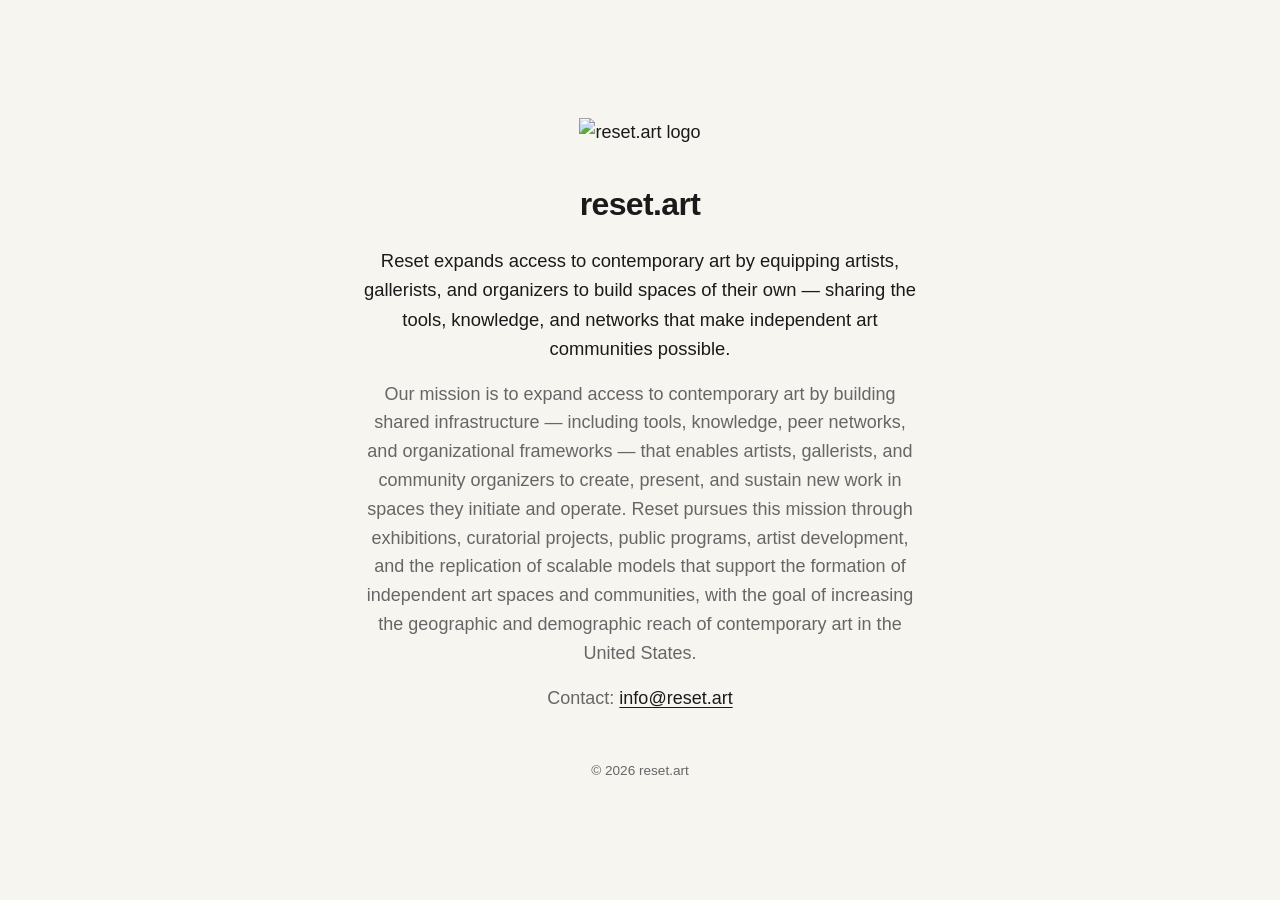
==== index.html @ 674cd717 "add index.html" ====
<!DOCTYPE html>
<html lang="en">
<head>
  <meta charset="utf-8">
  <meta name="viewport" content="width=device-width, initial-scale=1">
  <title>reset.art</title>
  <meta name="description" content="reset.art">
  <style>
    :root {
      --bg: #f7f5f0;
      --fg: #1a1a1a;
      --muted: #666;
      --accent: #1a1a1a;
    }
    @media (prefers-color-scheme: dark) {
      :root { --bg: #111; --fg: #f0ede5; --muted: #999; --accent: #f0ede5; }
    }
    * { box-sizing: border-box; }
    html, body { margin: 0; padding: 0; }
    body {
      background: var(--bg);
      color: var(--fg);
      font-family: -apple-system, BlinkMacSystemFont, "Segoe UI", Helvetica, Arial, sans-serif;
      font-size: 18px;
      line-height: 1.6;
      min-height: 100vh;
      display: flex;
      align-items: center;
      justify-content: center;
      padding: 2rem;
    }
    main {
      max-width: 560px;
      width: 100%;
      text-align: center;
    }
    .logo {
      max-width: 180px;
      height: auto;
      margin-bottom: 2rem;
    }
    h1 {
      font-size: 2rem;
      font-weight: 600;
      letter-spacing: -0.02em;
      margin: 0 0 1rem;
    }
    p { margin: 0 0 1rem; color: var(--muted); }
    p.lead { color: var(--fg); font-size: 1.15rem; }
    a { color: var(--accent); text-decoration: underline; text-underline-offset: 3px; }
    footer {
      margin-top: 3rem;
      font-size: 0.85rem;
      color: var(--muted);
    }
  </style>
</head>
<body>
  <main>
    <img class="logo" src="logo.png" alt="reset.art logo">

    <h1>reset.art</h1>

    <p class="lead">
       Reset expands access to contemporary art by equipping artists, gallerists, and organizers to build spaces of their own — sharing the tools, knowledge, and networks that make independent art communities possible.
    </p>

    <p>
   Our mission is to expand access to contemporary art by building shared infrastructure — including tools,
   knowledge, peer networks, and organizational frameworks — that enables artists, gallerists, and
  community organizers to create, present, and sustain new work in spaces they initiate and operate. Reset
   pursues this mission through exhibitions, curatorial projects, public programs, artist development, and
   the replication of scalable models that support the formation of independent art spaces and
  communities, with the goal of increasing the geographic and demographic reach of contemporary art in the
   United States.
    </p>

    <p>
      Contact: <a href="mailto:info@reset.art">info@reset.art</a>
    </p>

    <footer>
      &copy; 2026 reset.art
    </footer>
  </main>
</body>
</html>
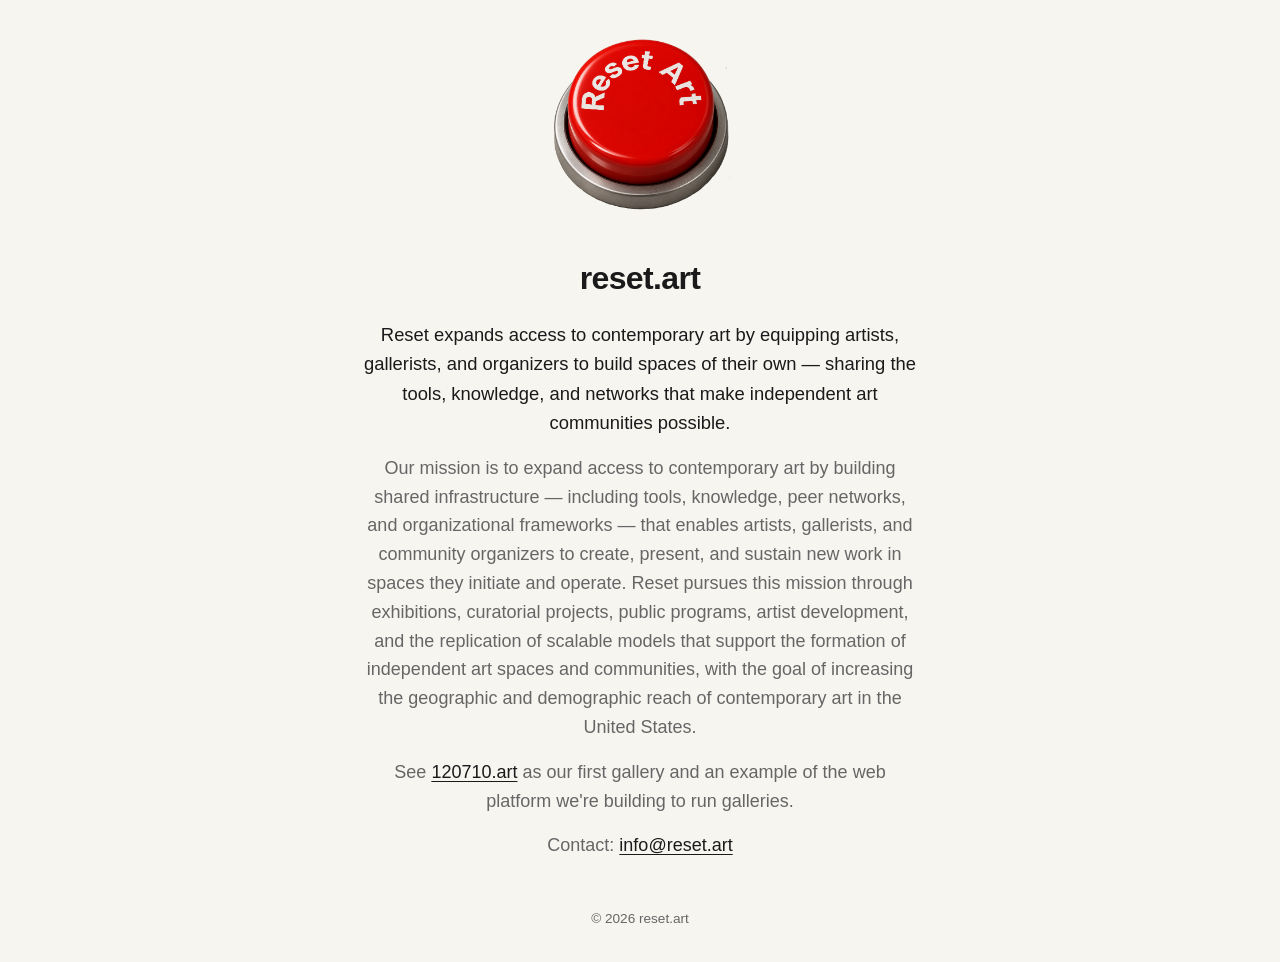
==== commit 529b11bb: "add ref to 120710" ====
--- a/index.html
+++ b/index.html
@@ -76,6 +76,10 @@
     </p>
 
     <p>
+      See <a href="https://www.120710.art">120710.art</a> as our first gallery and an example of the web platform we're building to run galleries.
+    </p>
+
+    <p>
       Contact: <a href="mailto:info@reset.art">info@reset.art</a>
     </p>
 
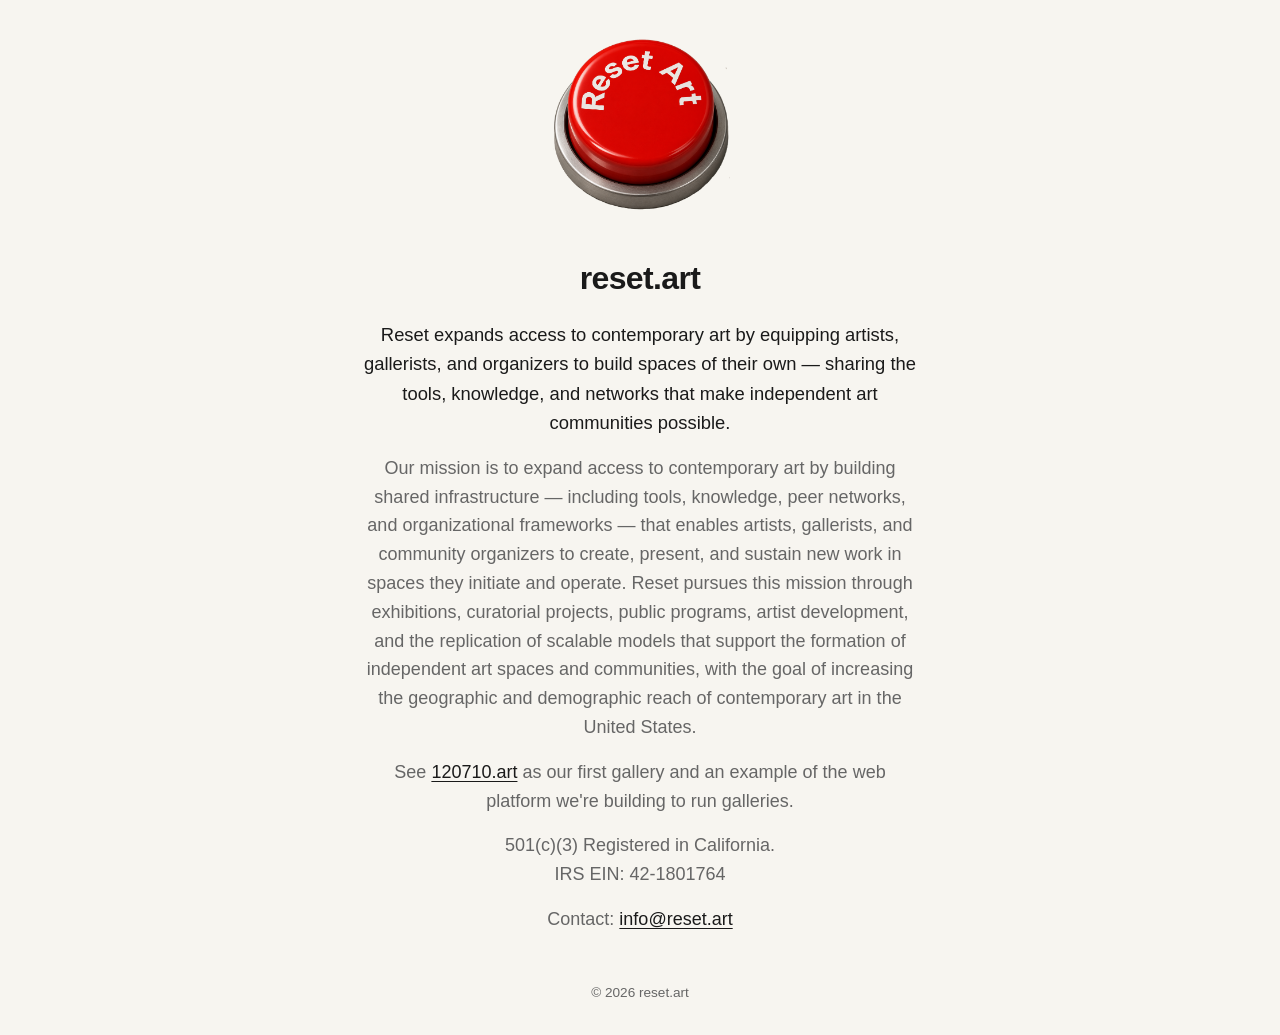
==== commit e5705d05: "add nonprofit info" ====
--- a/index.html
+++ b/index.html
@@ -80,6 +80,11 @@
     </p>
 
     <p>
+      501(c)(3) Registered in California.  <br>
+      IRS EIN: 42-1801764
+    </p>
+
+    <p>
       Contact: <a href="mailto:info@reset.art">info@reset.art</a>
     </p>
 
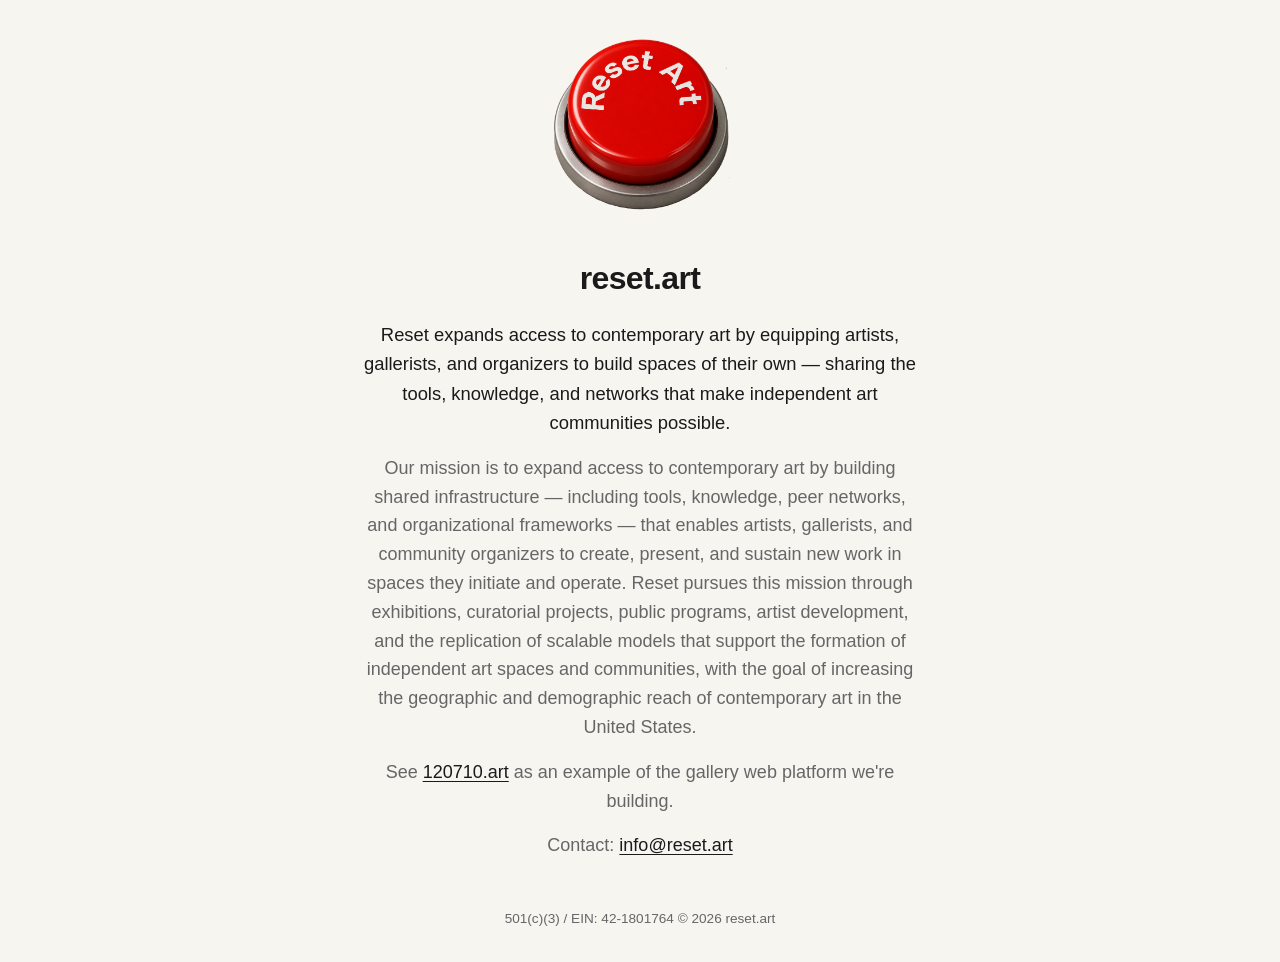
==== commit 117c3219: "tune up" ====
--- a/index.html
+++ b/index.html
@@ -76,12 +76,7 @@
     </p>
 
     <p>
-      See <a href="https://www.120710.art">120710.art</a> as our first gallery and an example of the web platform we're building to run galleries.
-    </p>
-
-    <p>
-      501(c)(3) Registered in California.  <br>
-      IRS EIN: 42-1801764
+      See <a href="https://www.120710.art">120710.art</a> as an example of the gallery web platform we're building.
     </p>
 
     <p>
@@ -89,6 +84,7 @@
     </p>
 
     <footer>
+      501(c)(3) / EIN: 42-1801764
       &copy; 2026 reset.art
     </footer>
   </main>
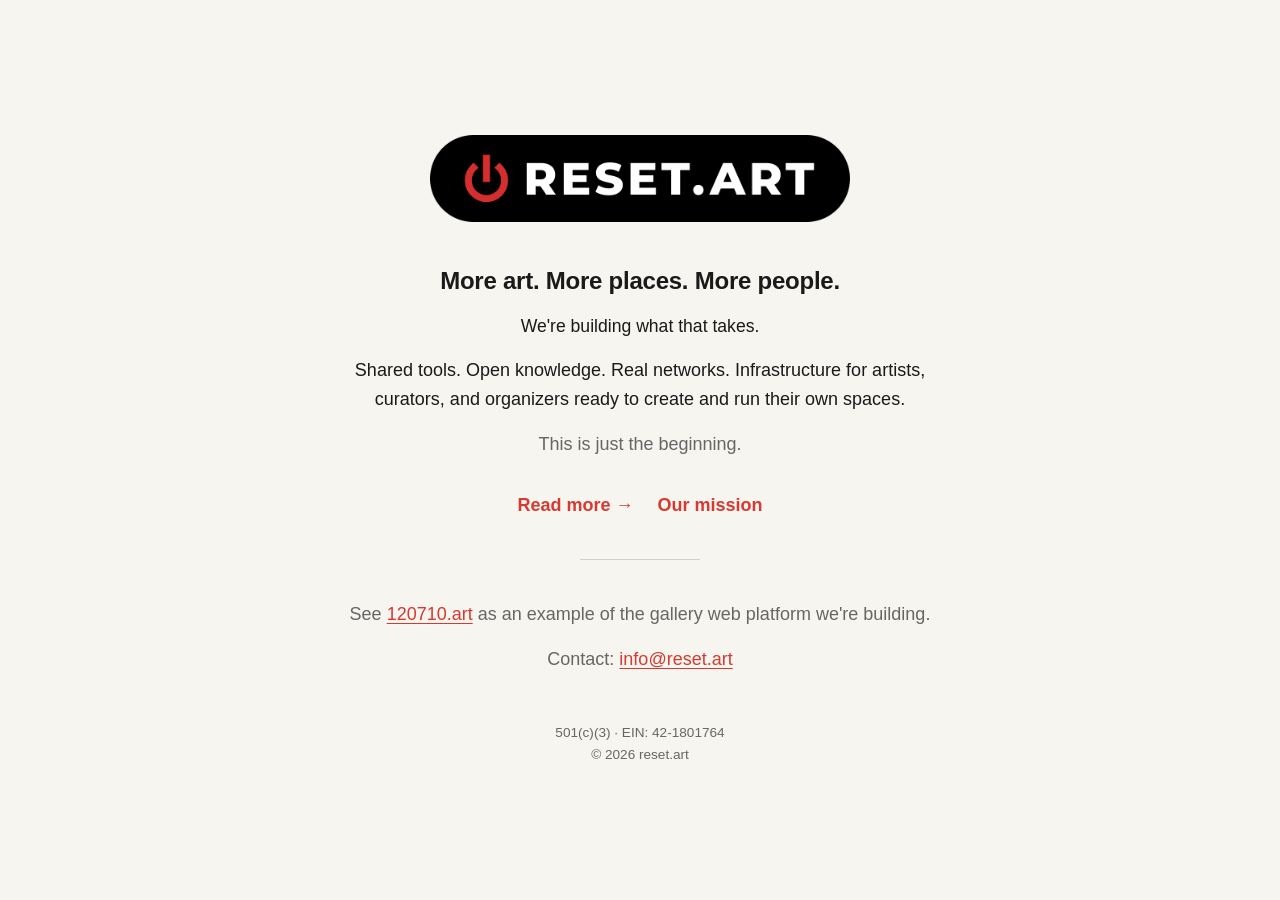
==== commit 7f9fd188: "restructure site: splash + about + mission pages Replace single-page index with a splash page driven" ====
--- a/index.html
+++ b/index.html
@@ -4,87 +4,41 @@
   <meta charset="utf-8">
   <meta name="viewport" content="width=device-width, initial-scale=1">
   <title>reset.art</title>
-  <meta name="description" content="reset.art">
-  <style>
-    :root {
-      --bg: #f7f5f0;
-      --fg: #1a1a1a;
-      --muted: #666;
-      --accent: #1a1a1a;
-    }
-    @media (prefers-color-scheme: dark) {
-      :root { --bg: #111; --fg: #f0ede5; --muted: #999; --accent: #f0ede5; }
-    }
-    * { box-sizing: border-box; }
-    html, body { margin: 0; padding: 0; }
-    body {
-      background: var(--bg);
-      color: var(--fg);
-      font-family: -apple-system, BlinkMacSystemFont, "Segoe UI", Helvetica, Arial, sans-serif;
-      font-size: 18px;
-      line-height: 1.6;
-      min-height: 100vh;
-      display: flex;
-      align-items: center;
-      justify-content: center;
-      padding: 2rem;
-    }
-    main {
-      max-width: 560px;
-      width: 100%;
-      text-align: center;
-    }
-    .logo {
-      max-width: 180px;
-      height: auto;
-      margin-bottom: 2rem;
-    }
-    h1 {
-      font-size: 2rem;
-      font-weight: 600;
-      letter-spacing: -0.02em;
-      margin: 0 0 1rem;
-    }
-    p { margin: 0 0 1rem; color: var(--muted); }
-    p.lead { color: var(--fg); font-size: 1.15rem; }
-    a { color: var(--accent); text-decoration: underline; text-underline-offset: 3px; }
-    footer {
-      margin-top: 3rem;
-      font-size: 0.85rem;
-      color: var(--muted);
-    }
-  </style>
+  <meta name="description" content="Reset is a new art nonprofit building shared infrastructure for independent art spaces.">
+  <link rel="stylesheet" href="style.css">
 </head>
 <body>
   <main>
-    <img class="logo" src="logo.png" alt="reset.art logo">
+    <img class="logo" src="logo.png" alt="reset.art">
 
-    <h1>reset.art</h1>
+    <p class="tagline">More art. More places. More people.</p>
 
-    <p class="lead">
-       Reset expands access to contemporary art by equipping artists, gallerists, and organizers to build spaces of their own — sharing the tools, knowledge, and networks that make independent art communities possible.
+    <p class="lead">We're building what that takes.</p>
+
+    <p>
+      Shared tools. Open knowledge. Real networks. Infrastructure for artists,
+      curators, and organizers ready to create and run their own spaces.
     </p>
 
-    <p>
-   Our mission is to expand access to contemporary art by building shared infrastructure — including tools,
-   knowledge, peer networks, and organizational frameworks — that enables artists, gallerists, and
-  community organizers to create, present, and sustain new work in spaces they initiate and operate. Reset
-   pursues this mission through exhibitions, curatorial projects, public programs, artist development, and
-   the replication of scalable models that support the formation of independent art spaces and
-  communities, with the goal of increasing the geographic and demographic reach of contemporary art in the
-   United States.
-    </p>
+    <p class="muted">This is just the beginning.</p>
 
-    <p>
+    <div class="actions">
+      <a href="about.html">Read more &rarr;</a>
+      <a href="mission.html">Our mission</a>
+    </div>
+
+    <hr class="sep">
+
+    <p class="muted">
       See <a href="https://www.120710.art">120710.art</a> as an example of the gallery web platform we're building.
     </p>
 
-    <p>
+    <p class="muted">
       Contact: <a href="mailto:info@reset.art">info@reset.art</a>
     </p>
 
     <footer>
-      501(c)(3) / EIN: 42-1801764
+      501(c)(3) &middot; EIN: 42-1801764<br>
       &copy; 2026 reset.art
     </footer>
   </main>
--- a/style.css
+++ b/style.css
@@ -0,0 +1,104 @@
+:root {
+  --bg: #f7f5f0;
+  --fg: #1a1a1a;
+  --muted: #666;
+  --accent: #d63a30;
+}
+@media (prefers-color-scheme: dark) {
+  :root { --bg: #111; --fg: #f0ede5; --muted: #999; --accent: #ff5b50; }
+}
+
+* { box-sizing: border-box; }
+html, body { margin: 0; padding: 0; }
+
+body {
+  background: var(--bg);
+  color: var(--fg);
+  font-family: -apple-system, BlinkMacSystemFont, "Segoe UI", Helvetica, Arial, sans-serif;
+  font-size: 18px;
+  line-height: 1.6;
+  min-height: 100vh;
+  display: flex;
+  align-items: center;
+  justify-content: center;
+  padding: 2rem;
+}
+
+main {
+  max-width: 640px;
+  width: 100%;
+  text-align: center;
+}
+
+.logo {
+  display: block;
+  width: 100%;
+  max-width: 420px;
+  height: auto;
+  margin: 0 auto 2.5rem;
+}
+
+h1 {
+  font-size: 1.75rem;
+  font-weight: 600;
+  letter-spacing: -0.02em;
+  margin: 0 0 1.5rem;
+}
+
+h2 {
+  font-size: 1.15rem;
+  font-weight: 600;
+  letter-spacing: -0.01em;
+  margin: 2rem 0 0.5rem;
+}
+
+p { margin: 0 0 1rem; color: var(--fg); }
+p.muted { color: var(--muted); }
+
+p.tagline {
+  font-size: 1.5rem;
+  font-weight: 600;
+  letter-spacing: -0.01em;
+  margin: 0 0 0.75rem;
+}
+
+p.lead { font-size: 1.1rem; }
+
+a { color: var(--accent); text-decoration: underline; text-underline-offset: 3px; }
+a:hover { text-decoration-thickness: 2px; }
+
+.actions {
+  margin: 2rem 0 1.5rem;
+  display: flex;
+  gap: 1.5rem;
+  justify-content: center;
+  flex-wrap: wrap;
+}
+
+.actions a {
+  font-weight: 600;
+  text-decoration: none;
+}
+.actions a:hover { text-decoration: underline; text-underline-offset: 4px; }
+
+.back {
+  display: inline-block;
+  margin-top: 2rem;
+  font-weight: 600;
+  text-decoration: none;
+}
+.back:hover { text-decoration: underline; text-underline-offset: 4px; }
+
+hr.sep {
+  border: 0;
+  border-top: 1px solid var(--muted);
+  opacity: 0.25;
+  margin: 2.5rem auto;
+  max-width: 120px;
+}
+
+footer {
+  margin-top: 3rem;
+  font-size: 0.85rem;
+  color: var(--muted);
+}
